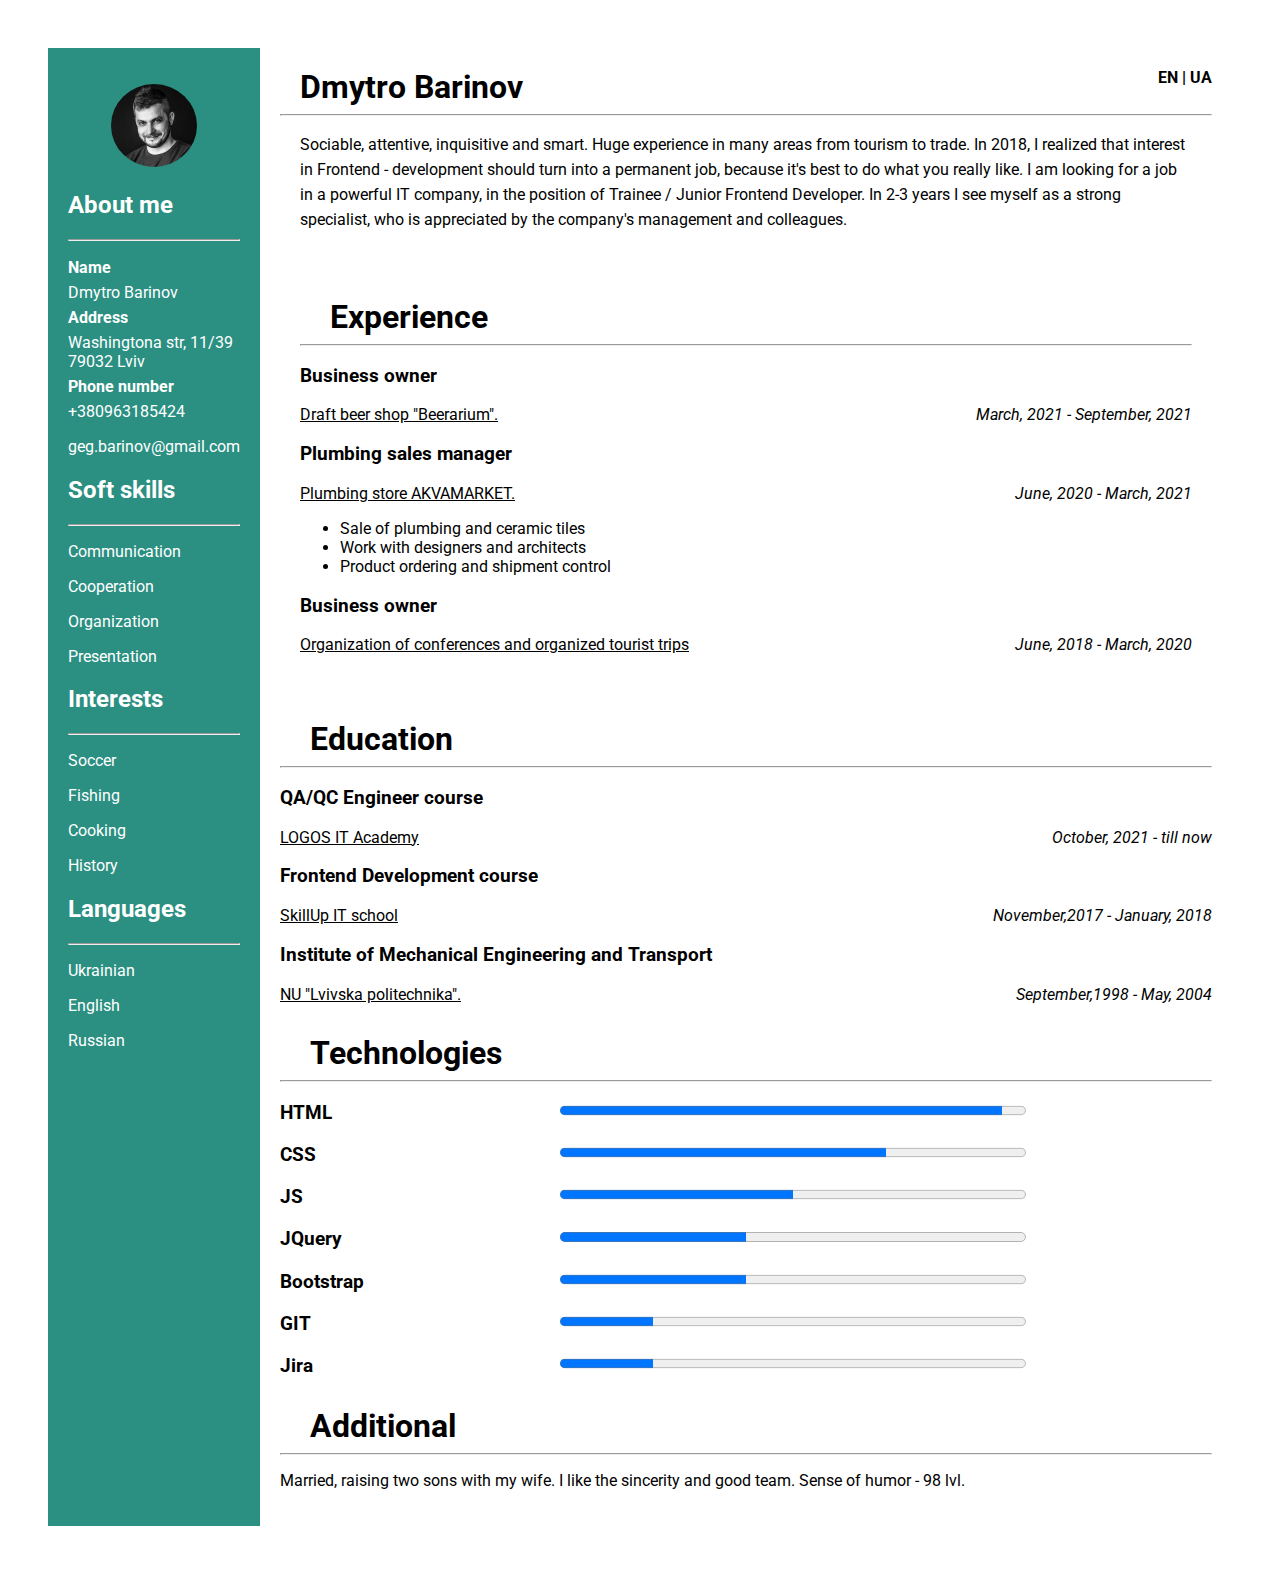
==== HTML/index_en.html @ 851ef5c4 "Add files via upload" ====
<!DOCTYPE html>
<html lang="en">
<head>
    <meta charset="UTF-8">
    <title>myCV</title>
    <link rel="stylesheet" href="../css/style.css">
    <link rel="preconnect" href="https://fonts.googleapis.com">
    <link rel="preconnect" href="https://fonts.gstatic.com" crossorigin>
    <link href="https://fonts.googleapis.com/css2?family=Roboto:wght@300&display=swap" rel="stylesheet">
    <link href="https://fonts.googleapis.com/css2?family=Roboto:ital,wght@0,300;1,300&display=swap" rel="stylesheet">
</head>
<body>
<aside>
    <p class="img-wrapper">
        <img src="../images/myphoto.png" alt="">
    </p>
    <h2>About me</h2>
    <hr>
    <br>
    <h4>Name</h4>
    <p>Dmytro Barinov</p>
    <h4>Address</h4>
    <p>Washingtona str, 11/39 79032 Lviv</p>
    <h4>Phone number</h4>
    <p>+380963185424</p>

    <p>geg.barinov@gmail.com</p>

    <h2>Soft skills</h2>
    <hr>
    <p>Communication</p>

    <p>Cooperation</p>

    <p>Organization</p>

    <p>Presentation</p>

    <h2>Interests</h2>
    <hr>
    <p>Soccer</p>
    <p>Fishing</p>
    <p>Cooking</p>
    <P>History</P>

    <h2>Languages</h2>
    <hr>
    <p>Ukrainian</p>
    <p>English</p>
    <p>Russian</p>
</aside>
<section>

    <header>

        <span class="switch"><a href="index_en.html">EN</a> | <a href="../index.html">UA</a></span>
        <h1>
            Dmytro Barinov
        </h1>

        <hr>
        <article>

            <p>
                Sociable, attentive, inquisitive and smart. Huge experience in many areas from tourism to trade.
                In 2018, I realized that interest in Frontend - development should turn into a permanent job, because
                it's best to do what you really like. I am looking for a job in a powerful IT company, in the position
                of Trainee / Junior Frontend Developer. In 2-3 years I see myself as a strong specialist,
                who is appreciated by the company's management and colleagues.
            </p>

        </article>
    </header>
    <section class="main-section">

        <h1>
            Experience
        </h1>
        <hr>
        <h3>Business owner</h3>
        <span>March, 2021 - September, 2021</span>
        <p>Draft beer shop "Beerarium".</p>
        <h3>Plumbing sales manager</h3>
        <span>June, 2020 - March, 2021</span>
        <p>Plumbing store AKVAMARKET.</p>
        <ul>
            <li>Sale of plumbing and ceramic tiles</li>
            <li>Work with designers and architects</li>
            <li> Product ordering and shipment control</li>
        </ul>
        <h3>Business owner</h3>
        <span>June, 2018 - March, 2020</span>
        <p>Organization of conferences and organized tourist trips</p>

    </section>

    <footer>

        <h1>
            Education
        </h1>
        <hr>
        <h3>QA/QC Engineer course</h3>
        <span>October, 2021 - till now</span>
        <p class="dotted-underline-text ">LOGOS IT Academy</p>
        <h3>Frontend Development course</h3>
        <span>November,2017  - January, 2018</span>
        <p class="dotted-underline-text ">SkillUp IT school</p>
        <h3>Institute of Mechanical Engineering and Transport</h3>
        <span>September,1998  - May, 2004</span>
        <p class="dotted-underline-text ">NU "Lvivska politechnika". </p>

        <h1>
            Technologies
        </h1>
        <hr>
        <p class="tech">HTML <progress value="95" max="100"></progress></p>
        <p class="tech">CSS <progress value="70" max="100"></progress></p>
        <p class="tech">JS <progress value="50" max="100"></progress></p>
        <p class="tech">JQuery <progress value="40" max="100"></progress></p>
        <p class="tech">Bootstrap <progress value="40" max="100"></progress></p>
        <p class="tech">GIT <progress value="20" max="100"></progress></p>
        <p class="tech">Jira <progress value="20" max="100"></progress></p>

        <h1>
            Additional
        </h1>
        <hr>
        <p>
            Married, raising two sons with my wife. I like the sincerity and good team.
            Sense of humor - 98 lvl.
        </p>


    </footer>

</section>

<button id="toTop" onclick="scrollToTop();"><img src="../images/up_arrow_icon.svg" alt=""></button>


<script src="../js/main.js"></script>
</body>
</html>
---- css/style.css ----
body{
    display: flex;
    padding: 40px;
    font-family: 'Roboto', sans-serif;
}
section, aside{
    padding: 20px;
}

aside{
    width: 300px;
    background-color: #2B8F82;
    color: white;
}
aside h4{
    margin: -10px 0;
}
img{
    object-fit: cover;
    width: 50%;
    height: auto;
    border-radius: 50%;
}
.img-wrapper{
    text-align: center;
}
a{
    text-decoration: none;
    color: black;
}
nav li{
    list-style-type: none;
    margin-bottom: 20px;
}
span, progress{
    display: inline-block;
    float: right;
    font-style: italic;

}
section h1{
    margin: 30px 0 0 30px ;
}
.dotted-underline-text{
    text-decoration: underline;
}
progress{
    margin-right: 20%;
    width: 50%;
}
.main-section p{
    text-decoration: underline;
}
article, header h1{
    margin: 0 20px;
}
article p{
    line-height: 25px;
}
.tech {
    font-weight: bolder;
    font-size: larger;
}
#toTop{
    display: none;
    height: 40px;
    width: 40px;
    background-color: #2B8F82;
    border-radius: 20%;
    position: fixed;
    bottom: 40px;
    right: 40px;
}
#toTop:hover{
    height: 42px;
    width: 42px;
}
.switch{
    display: inline-block;
    float: right;
    font-style: normal;
    font-weight: bold;
}
@media screen and (max-device-width: 800px){
    body{
        display: block;
    }
    aside{
        width: 100%;
    }
    img{
        width: 30%;
    }
    .switch{
        display: block;
        position: absolute;
        top: 70px;
        left: 70px;
        font-style: normal;
        font-weight: 900;
        font-size: x-large;
        color: white;
    }
}
@media screen and (max-device-width: 900px){
    span,progress{
    display: block;
    float: none;
    }
    progress{
        width: 70%;
        height: 20px;
    }

}
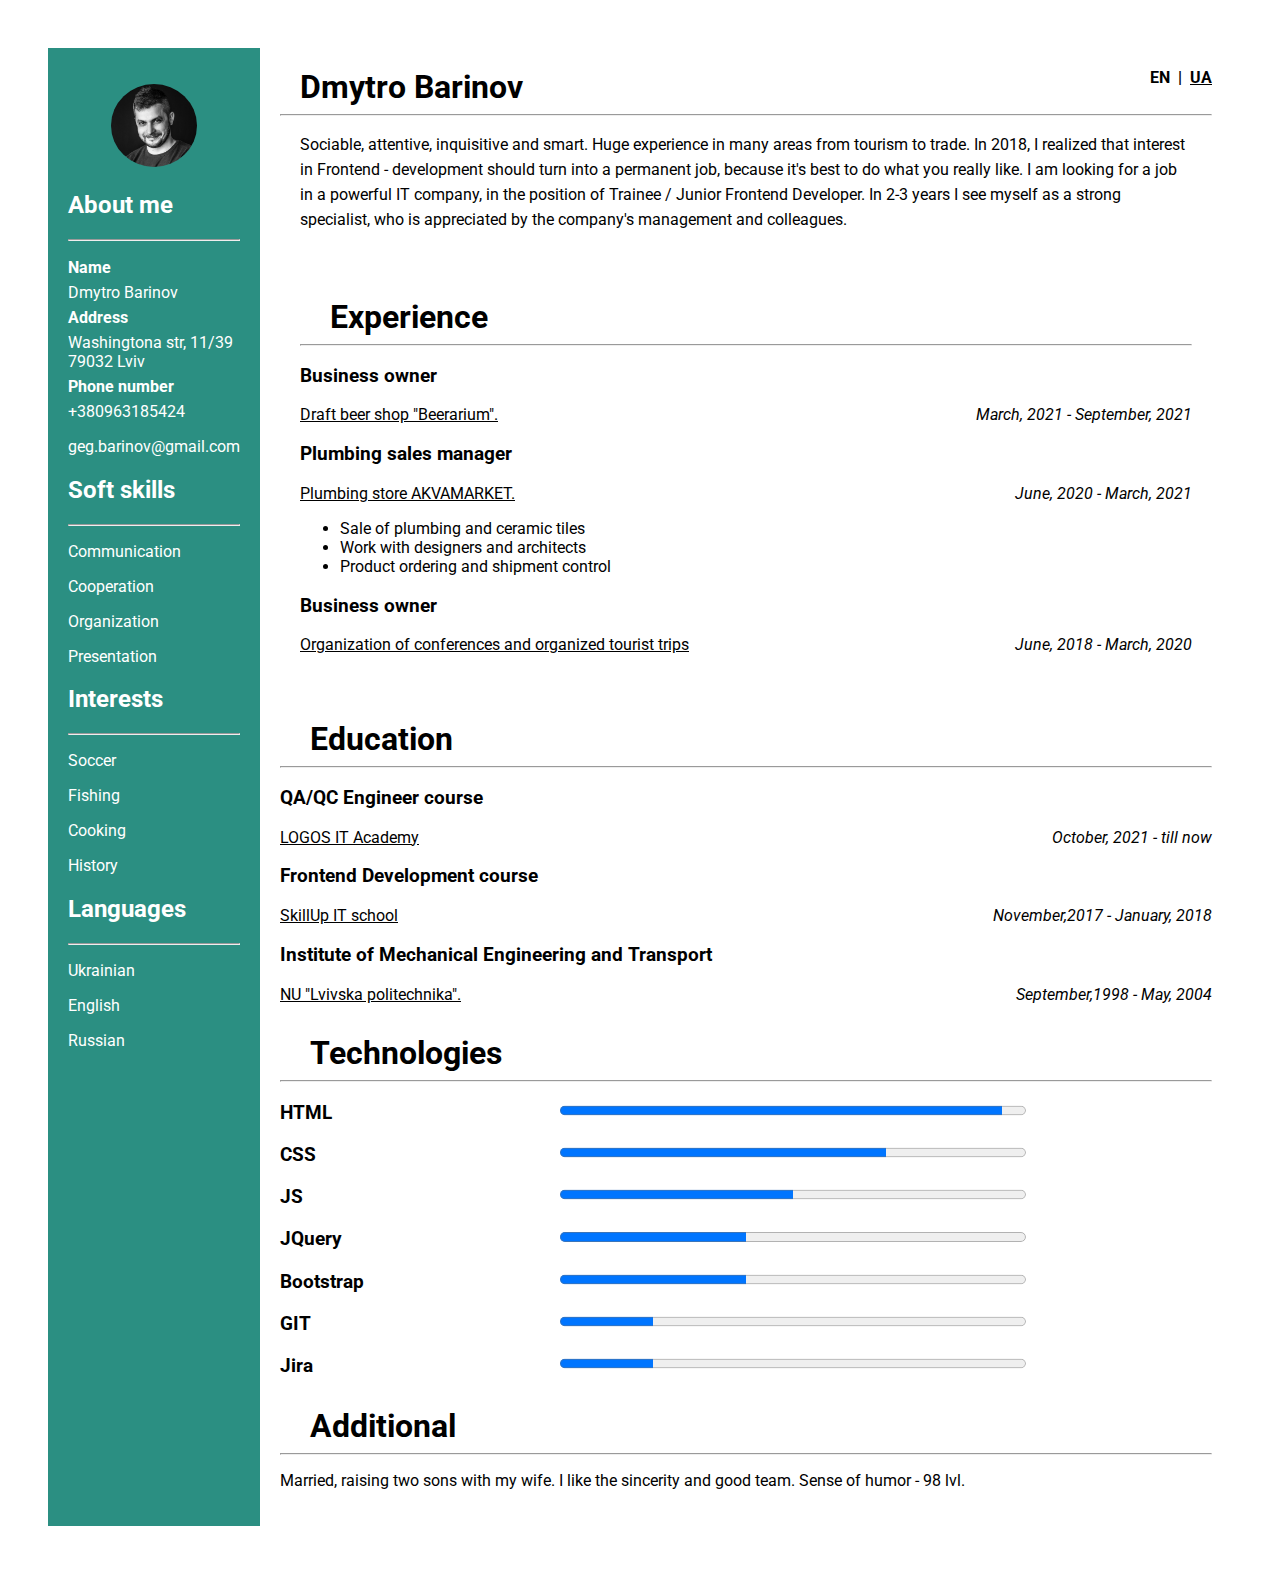
==== commit c3fb02fe: "Update index_en.html" ====
--- a/HTML/index_en.html
+++ b/HTML/index_en.html
@@ -53,7 +53,7 @@
 
     <header>
 
-        <span class="switch"><a href="index_en.html">EN</a> | <a href="../index.html">UA</a></span>
+        <span class="switch"><a href="index_en.html">EN</a> &nbsp;|&nbsp; <a href="../index.html"><u>UA</u></a></span>
         <h1>
             Dmytro Barinov
         </h1>
@@ -141,4 +141,4 @@
 
 <script src="../js/main.js"></script>
 </body>
-</html>+</html>
--- a/css/style.css
+++ b/css/style.css
@@ -27,6 +27,9 @@
 a{
     text-decoration: none;
     color: black;
+}
+a:hover{
+    color: blue;
 }
 nav li{
     list-style-type: none;
@@ -81,16 +84,24 @@
     font-style: normal;
     font-weight: bold;
 }
+
 @media screen and (max-device-width: 800px){
     body{
         display: block;
+        padding: 0;
     }
     aside{
         width: 100%;
     }
+
     img{
         width: 30%;
     }
+    a{
+        color: white;
+        font-size: larger;
+    }
+
     .switch{
         display: block;
         position: absolute;
@@ -101,6 +112,7 @@
         font-size: x-large;
         color: white;
     }
+
 }
 @media screen and (max-device-width: 900px){
     span,progress{
@@ -111,5 +123,10 @@
         width: 70%;
         height: 20px;
     }
+    body{
+        padding: 0 0 40px 0;
+    }
 
-}+
+
+}
